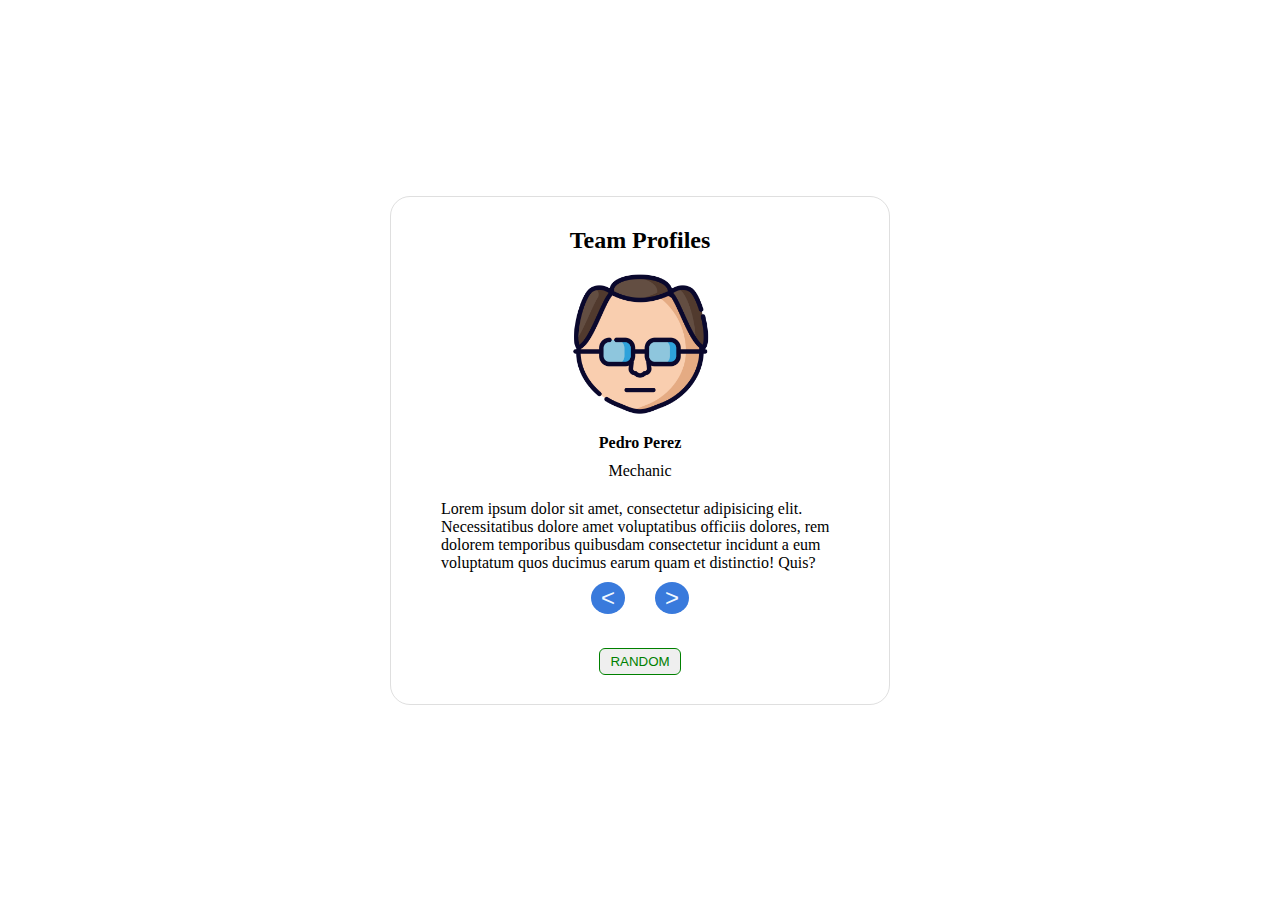
==== profiles/index.html @ 33acd9be "Create a buttons functions to show next, prev and random person" ====
<!DOCTYPE html>
<html lang="en">
  <head>
    <meta charset="UTF-8" />
    <meta http-equiv="X-UA-Compatible" content="IE=edge" />
    <meta name="viewport" content="width=device-width, initial-scale=1.0" />
    <link rel="stylesheet" href="styles.css" />
    <script type="module" defer src="./modules/scripts.js"></script>
    <title>Profiles</title>
  </head>
  <body>
    <main class="page">
      <section class="container">
        <div class="title">
          <h2>Team Profiles</h2>
          <div class="underline"></div>
        </div>

        <article class="review">
          <div class="img-container">
            <img src="./assets/images/person.png" id="person-img" alt="" />
          </div>
          <h4 id="author">Pedro Perez</h4>
          <p id="job">Mechanic</p>
          <p id="info">
            Lorem, ipsum dolor sit amet consectetur adipisicing elit. Distinctio
            libero odit numquam iusto maxime adipisci, aut temporibus
            consequuntur harum, tempora error omnis quibusdam recusandae
            corporis nulla dolore culpa, in accusamus?
          </p>
          <div class="prev-next">
            <button class="buttons" id="prev"><</button>
            <button class="buttons" id="next">></button>
          </div>
          <button class="button" id="random-button">RANDOM</button>
        </article>
      </section>
    </main>
  </body>
</html>
---- profiles/styles.css ----
* {
    box-sizing: border-box;
    padding: 0;
    margin: 0;
}
.page{
    display: flex;
    justify-content: center;
    align-items: center;
    width: 100%;
    height: 100vh;
}
.container {
    display: flex;
    flex-direction: column;
    justify-content: center;
    align-items: center;
    width: 500px;
    height: auto;
    border: 1px solid rgba(128, 128, 128, 0.252);
    padding: 30px 40px;
    border-radius: 20px;
}

.review {
    display: flex;
    flex-direction: column;
    justify-content: center;
    align-items: center;
    margin: auto 0;
}

.review .img-container {
    height: 140px;
    margin: 20px 0;
}

.img-container img {
    height: 100%;
}

.review p {
    margin: 10px;
}

.button {
    margin: 35px 0 0 0;
    padding: 5px 10px;
    border-radius: 5px;
    border: none;
    outline: 1px solid green;
    color: green;
    cursor: pointer;
}
.button:hover {
    color: aliceblue;
    outline: none;
    background-color:green;
    
}

.prev-next {
    display: flex;
}

.prev-next .buttons {
    font-size: 1.5rem;
    margin: 0 15px;
    padding: 2px 10px;
    border: none;
    background-color: rgb(57, 122, 220);
    color: aliceblue;
    border-radius: 50%;
    cursor: pointer;
}
.prev-next .buttons:hover {
  
    background-color: rgb(30, 113, 237);
    
}
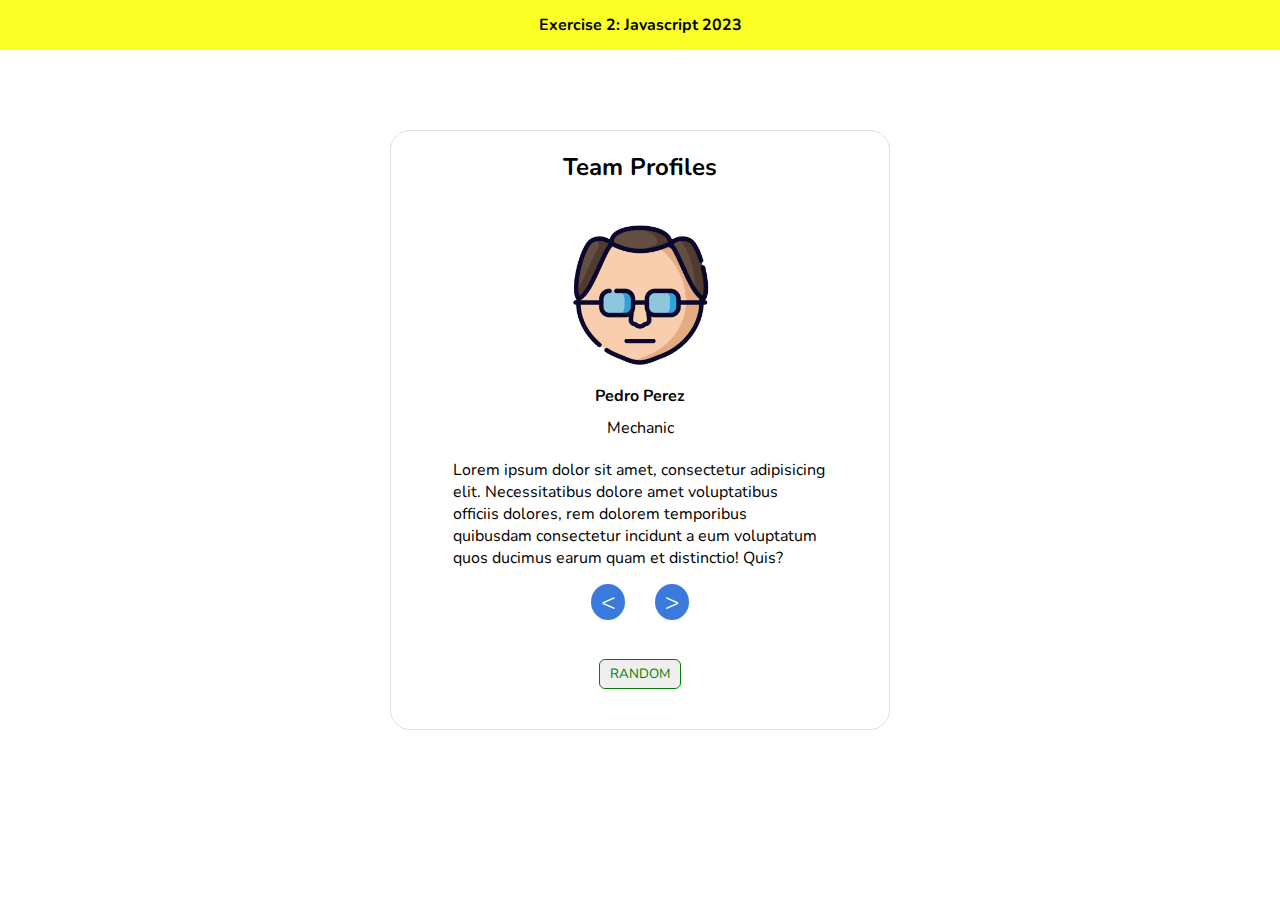
==== commit bbc90ddd: "Create a header and title" ====
--- a/profiles/index.html
+++ b/profiles/index.html
@@ -4,11 +4,17 @@
     <meta charset="UTF-8" />
     <meta http-equiv="X-UA-Compatible" content="IE=edge" />
     <meta name="viewport" content="width=device-width, initial-scale=1.0" />
+    <link rel="preconnect" href="https://fonts.googleapis.com">
+<link rel="preconnect" href="https://fonts.gstatic.com" crossorigin>
+<link href="https://fonts.googleapis.com/css2?family=Nunito:ital,wght@0,200;0,300;0,400;0,500;0,600;0,700;0,800;0,900;0,1000;1,200;1,300;1,400;1,500;1,600;1,700;1,800;1,900;1,1000&display=swap" rel="stylesheet">
     <link rel="stylesheet" href="styles.css" />
     <script type="module" defer src="./modules/scripts.js"></script>
     <title>Profiles</title>
   </head>
   <body>
+    <nav class="nav"> 
+      <h4>Exercise 2: Javascript 2023</h4>
+    </nav>
     <main class="page">
       <section class="container">
         <div class="title">
--- a/profiles/styles.css
+++ b/profiles/styles.css
@@ -2,13 +2,23 @@
     box-sizing: border-box;
     padding: 0;
     margin: 0;
+    font-family: 'Nunito',
+    sans-serif;
+}
+.nav{
+    height: 50px;
+    background-color: rgba(251, 255, 37, 0.999);
+    display: flex;
+    justify-content: center;
+    align-items: center;
 }
 .page{
     display: flex;
     justify-content: center;
     align-items: center;
-    width: 100%;
-    height: 100vh;
+    width: 80%;
+    height: 80vh;
+    margin: 20px  auto;
 }
 .container {
     display: flex;
@@ -16,9 +26,9 @@
     justify-content: center;
     align-items: center;
     width: 500px;
-    height: auto;
+    height: 600px;
     border: 1px solid rgba(128, 128, 128, 0.252);
-    padding: 30px 40px;
+    padding: 20px 30px;
     border-radius: 20px;
 }
 
@@ -28,6 +38,8 @@
     justify-content: center;
     align-items: center;
     margin: auto 0;
+    width: 90%;
+
 }
 
 .review .img-container {
@@ -61,6 +73,7 @@
 
 .prev-next {
     display: flex;
+    margin: 5px 0;
 }
 
 .prev-next .buttons {
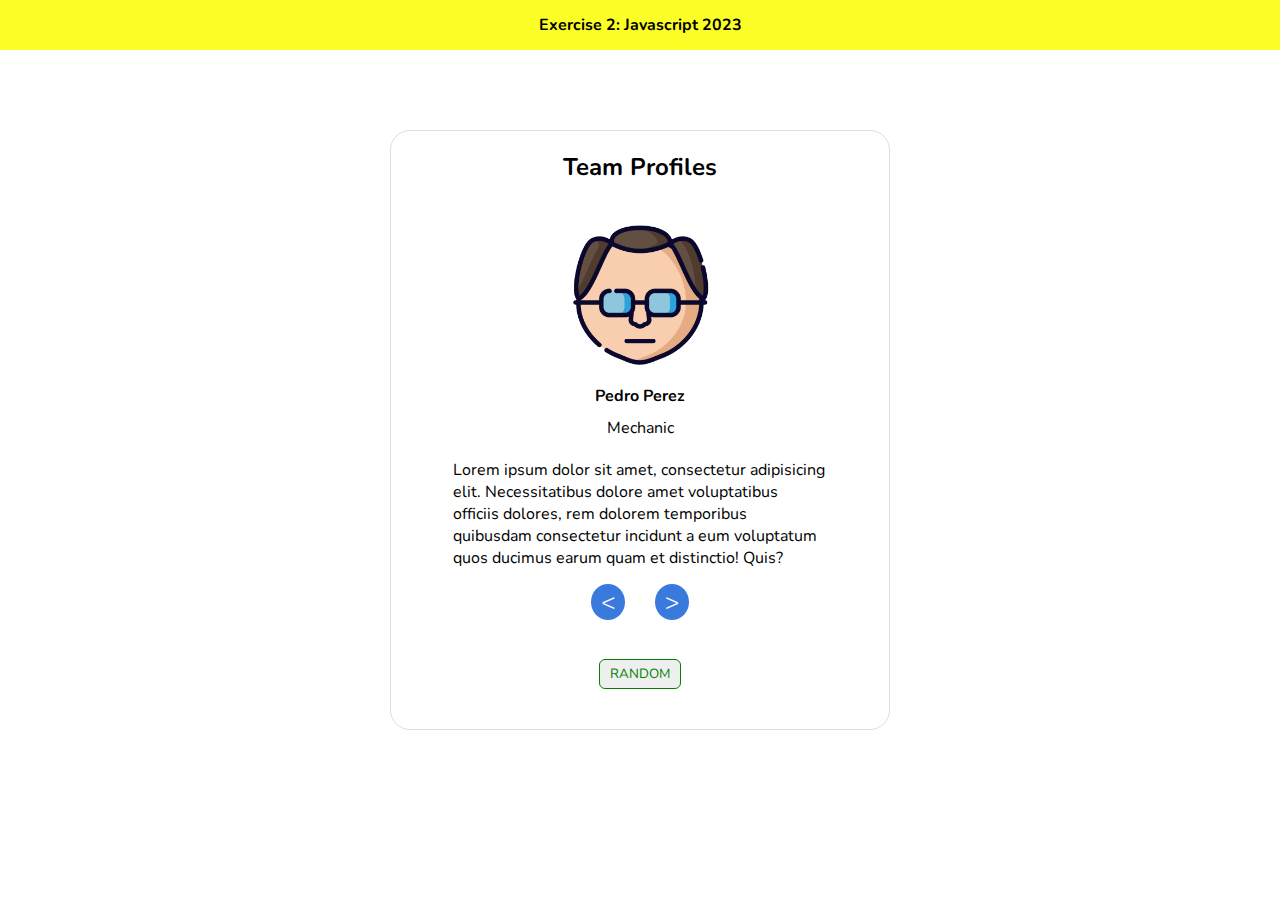
==== commit d2e8427b: "Create a 3 exercise: sidebar" ====
--- a/profiles/index.html
+++ b/profiles/index.html
@@ -42,5 +42,6 @@
         </article>
       </section>
     </main>
+   
   </body>
 </html>
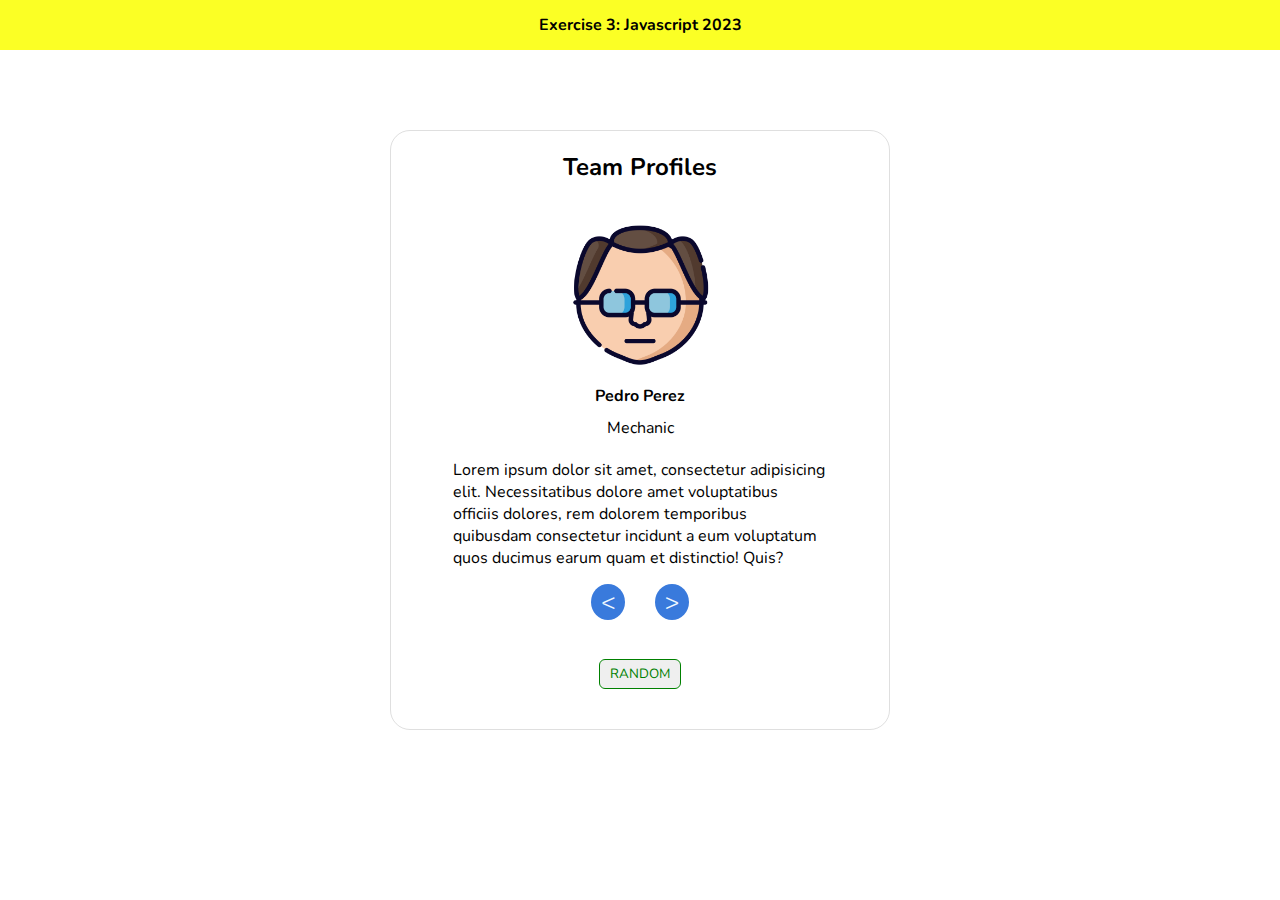
==== commit c0587f28: "Order changed" ====
--- a/profiles/index.html
+++ b/profiles/index.html
@@ -13,7 +13,7 @@
   </head>
   <body>
     <nav class="nav"> 
-      <h4>Exercise 2: Javascript 2023</h4>
+      <h4>Exercise 3: Javascript 2023</h4>
     </nav>
     <main class="page">
       <section class="container">
@@ -42,6 +42,5 @@
         </article>
       </section>
     </main>
-   
   </body>
 </html>
